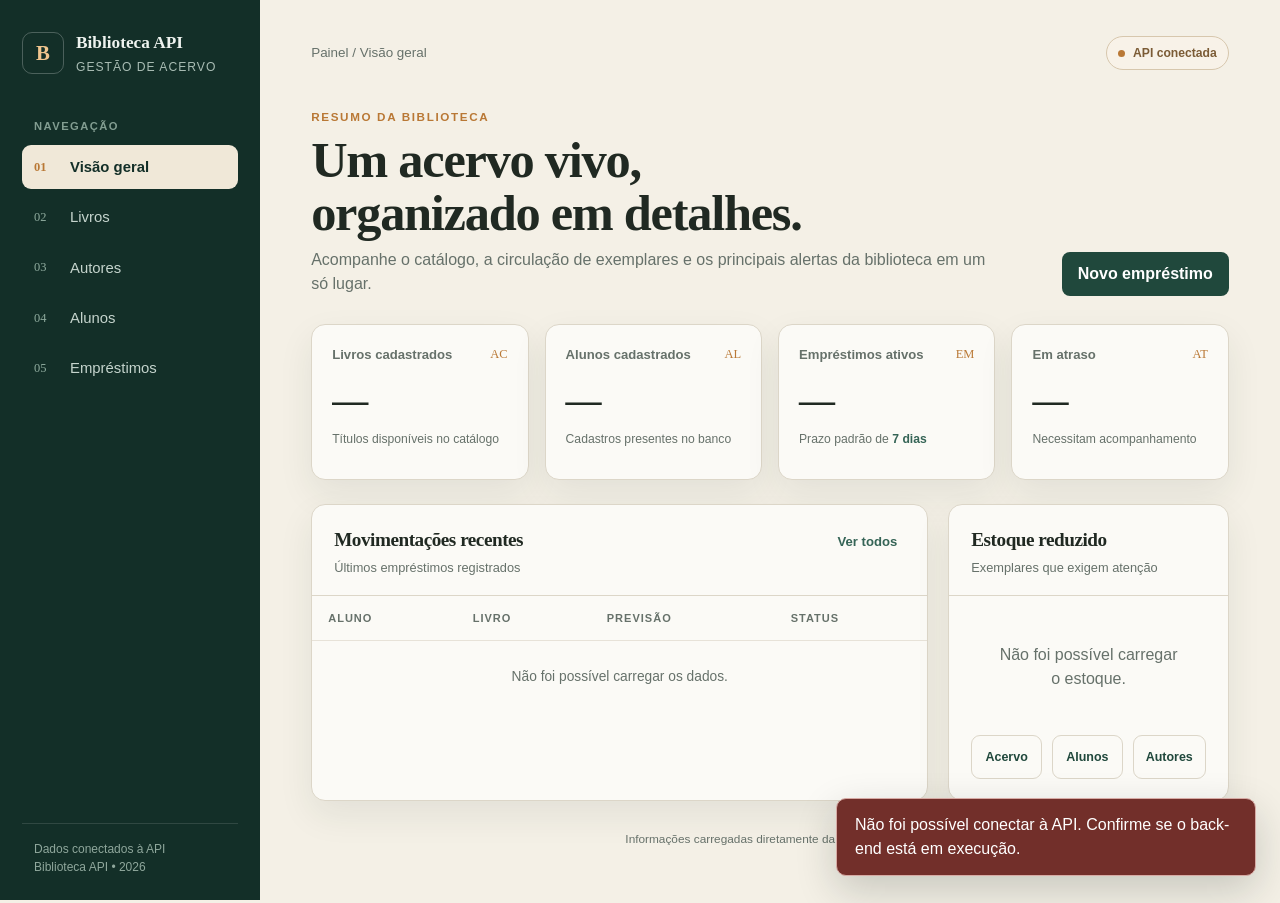
==== front_end/index.html @ f0e1c889 "feat: integrate front-end, add editing and registration validations" ====
<!DOCTYPE html>
<html lang="pt-BR">
<head>
    <meta charset="UTF-8">
    <meta name="viewport" content="width=device-width, initial-scale=1.0">
    <meta name="description" content="Painel de gestão da Biblioteca API">
    <title>Visão geral | Biblioteca API</title>
    <link rel="stylesheet" href="styles.css">
</head>
<body data-page="dashboard">
    <div class="app-shell">
        <aside class="sidebar">
            <a class="brand" href="index.html" aria-label="Biblioteca API - início">
                <span class="brand-mark" aria-hidden="true">B</span>
                <span><span class="brand-name">Biblioteca API</span><span class="brand-subtitle">Gestão de acervo</span></span>
            </a>
            <p class="nav-label">Navegação</p>
            <nav class="sidebar-nav" aria-label="Navegação principal">
                <a class="nav-link" href="index.html" aria-current="page"><span class="nav-index">01</span>Visão geral</a>
                <a class="nav-link" href="livros.html"><span class="nav-index">02</span>Livros</a>
                <a class="nav-link" href="autores.html"><span class="nav-index">03</span>Autores</a>
                <a class="nav-link" href="alunos.html"><span class="nav-index">04</span>Alunos</a>
                <a class="nav-link" href="emprestimos.html"><span class="nav-index">05</span>Empréstimos</a>
            </nav>
            <div class="sidebar-footer">Dados conectados à API<br>Biblioteca API • 2026</div>
        </aside>

        <main class="main-content">
            <div class="topline">
                <span class="breadcrumb">Painel / Visão geral</span>
                <span class="demo-label"><span class="demo-dot"></span>API conectada</span>
            </div>

            <header class="page-header">
                <div>
                    <p class="eyebrow">Resumo da biblioteca</p>
                    <h1 class="page-title">Um acervo vivo,<br>organizado em detalhes.</h1>
                    <p class="page-description">Acompanhe o catálogo, a circulação de exemplares e os principais alertas da biblioteca em um só lugar.</p>
                </div>
                <a class="primary-action" href="emprestimos.html">Novo empréstimo</a>
            </header>

            <section class="metric-grid" aria-label="Indicadores da biblioteca">
                <article class="metric-card">
                    <div class="metric-top"><span class="metric-label">Livros cadastrados</span><span class="metric-code">AC</span></div>
                    <strong id="metric-livros" class="metric-value">—</strong>
                    <span class="metric-note">Títulos disponíveis no catálogo</span>
                </article>
                <article class="metric-card">
                    <div class="metric-top"><span class="metric-label">Alunos cadastrados</span><span class="metric-code">AL</span></div>
                    <strong id="metric-alunos" class="metric-value">—</strong>
                    <span class="metric-note">Cadastros presentes no banco</span>
                </article>
                <article class="metric-card">
                    <div class="metric-top"><span class="metric-label">Empréstimos ativos</span><span class="metric-code">EM</span></div>
                    <strong id="metric-ativos" class="metric-value">—</strong>
                    <span class="metric-note">Prazo padrão de <strong>7 dias</strong></span>
                </article>
                <article class="metric-card">
                    <div class="metric-top"><span class="metric-label">Em atraso</span><span class="metric-code">AT</span></div>
                    <strong id="metric-atrasados" class="metric-value">—</strong>
                    <span class="metric-note">Necessitam acompanhamento</span>
                </article>
            </section>

            <section class="dashboard-grid">
                <article class="panel">
                    <div class="panel-header">
                        <div><h2 class="panel-title">Movimentações recentes</h2><p class="panel-subtitle">Últimos empréstimos registrados</p></div>
                        <a class="text-action" href="emprestimos.html">Ver todos</a>
                    </div>
                    <div class="table-wrap">
                        <table class="data-table">
                            <thead><tr><th>Aluno</th><th>Livro</th><th>Previsão</th><th>Status</th></tr></thead>
                            <tbody id="recent-loans-body"><tr><td colspan="4" class="table-message">Carregando dados...</td></tr></tbody>
                        </table>
                    </div>
                </article>

                <aside class="panel">
                    <div class="panel-header"><div><h2 class="panel-title">Estoque reduzido</h2><p class="panel-subtitle">Exemplares que exigem atenção</p></div></div>
                    <div class="panel-body">
                        <ul id="low-stock-list" class="stock-list"><li class="table-message">Carregando estoque...</li></ul>
                        <div class="quick-links">
                            <a class="quick-link" href="livros.html">Acervo</a>
                            <a class="quick-link" href="alunos.html">Alunos</a>
                            <a class="quick-link" href="autores.html">Autores</a>
                        </div>
                    </div>
                </aside>
            </section>

            <footer class="page-footer">Informações carregadas diretamente da Biblioteca API.</footer>
        </main>
    </div>
    <script src="app.js" defer></script>
</body>
</html>
---- front_end/styles.css ----
:root {
    --paper: #f4f0e6;
    --paper-light: #fbfaf6;
    --ink: #202922;
    --muted: #66716a;
    --line: #dcd6c8;
    --green-950: #132f28;
    --green-800: #20483c;
    --green-650: #356456;
    --green-100: #dfe9e2;
    --amber: #b97835;
    --amber-soft: #f3e3cf;
    --red: #a94b42;
    --red-soft: #f4dfdc;
    --blue: #496a7a;
    --blue-soft: #dfe9ed;
    --white: #ffffff;
    --shadow: 0 14px 35px rgba(31, 47, 39, 0.08);
    --radius: 14px;
}

* {
    box-sizing: border-box;
}

html {
    scroll-behavior: smooth;
}

body {
    margin: 0;
    max-width: 100%;
    overflow-x: hidden;
    background: var(--paper);
    color: var(--ink);
    font-family: "Segoe UI", Arial, sans-serif;
    line-height: 1.5;
}

button,
input,
select {
    font: inherit;
}

button,
a {
    -webkit-tap-highlight-color: transparent;
}

a {
    color: inherit;
    text-decoration: none;
}

h1,
h2,
h3,
p {
    margin-top: 0;
}

h1,
h2,
h3 {
    font-family: Georgia, "Times New Roman", serif;
    font-weight: 600;
    letter-spacing: -0.025em;
}

.app-shell {
    display: grid;
    grid-template-columns: 260px minmax(0, 1fr);
    width: 100%;
    min-width: 0;
    min-height: 100vh;
}

.sidebar {
    position: sticky;
    top: 0;
    display: flex;
    flex-direction: column;
    height: 100vh;
    padding: 30px 22px 24px;
    background: var(--green-950);
    color: #eef3ef;
    min-width: 0;
}

.brand {
    display: flex;
    align-items: center;
    gap: 12px;
    margin-bottom: 42px;
}

.brand-mark {
    display: grid;
    width: 42px;
    height: 42px;
    place-items: center;
    border: 1px solid rgba(255, 255, 255, 0.24);
    border-radius: 10px;
    color: #f0c58e;
    font-family: Georgia, "Times New Roman", serif;
    font-size: 1.3rem;
    font-weight: 700;
}

.brand-name {
    display: block;
    font-family: Georgia, "Times New Roman", serif;
    font-size: 1.08rem;
    font-weight: 600;
}

.brand-subtitle {
    display: block;
    margin-top: 2px;
    color: #a9bdb4;
    font-size: 0.76rem;
    letter-spacing: 0.08em;
    text-transform: uppercase;
}

.nav-label {
    margin: 0 12px 10px;
    color: #829d91;
    font-size: 0.7rem;
    font-weight: 700;
    letter-spacing: 0.13em;
    text-transform: uppercase;
}

.sidebar-nav {
    display: grid;
    gap: 6px;
}

.nav-link {
    display: flex;
    align-items: center;
    gap: 12px;
    padding: 11px 12px;
    border-radius: 9px;
    color: #c5d4cd;
    font-size: 0.93rem;
    transition: background-color 160ms ease, color 160ms ease;
}

.nav-link:hover,
.nav-link:focus-visible {
    background: rgba(255, 255, 255, 0.08);
    color: var(--white);
    outline: none;
}

.nav-link[aria-current="page"] {
    background: #f0e8d8;
    color: var(--green-950);
    font-weight: 700;
}

.nav-index {
    min-width: 24px;
    color: #8eaa9d;
    font-family: Georgia, "Times New Roman", serif;
    font-size: 0.78rem;
}

.nav-link[aria-current="page"] .nav-index {
    color: var(--amber);
}

.sidebar-footer {
    margin-top: auto;
    padding: 16px 12px 0;
    border-top: 1px solid rgba(255, 255, 255, 0.12);
    color: #8fa79c;
    font-size: 0.75rem;
}

.main-content {
    min-width: 0;
    width: 100%;
    max-width: 100%;
    overflow: hidden;
    padding: 36px clamp(24px, 4vw, 58px) 54px;
}

.topline {
    display: flex;
    align-items: center;
    justify-content: space-between;
    gap: 20px;
    margin-bottom: 38px;
}

.breadcrumb {
    color: var(--muted);
    font-size: 0.84rem;
}

.demo-label {
    display: inline-flex;
    align-items: center;
    gap: 8px;
    padding: 7px 11px;
    border: 1px solid #d7c7ad;
    border-radius: 999px;
    background: #f8f2e8;
    color: #7b5b35;
    font-size: 0.76rem;
    font-weight: 700;
}

.demo-dot {
    width: 7px;
    height: 7px;
    border-radius: 50%;
    background: var(--amber);
}

.page-header {
    display: flex;
    align-items: flex-end;
    justify-content: space-between;
    gap: 24px;
    margin-bottom: 28px;
    max-width: 100%;
}

.page-header > div {
    min-width: 0;
    max-width: 100%;
}

.eyebrow {
    margin-bottom: 8px;
    color: var(--amber);
    font-size: 0.73rem;
    font-weight: 800;
    letter-spacing: 0.14em;
    text-transform: uppercase;
}

.page-title {
    margin-bottom: 8px;
    font-size: clamp(2rem, 4vw, 3.15rem);
    line-height: 1.05;
}

.page-description {
    max-width: 680px;
    margin-bottom: 0;
    color: var(--muted);
}

.primary-action,
.secondary-action,
.danger-action,
.text-action {
    display: inline-flex;
    align-items: center;
    justify-content: center;
    min-height: 42px;
    padding: 9px 15px;
    border: 1px solid transparent;
    border-radius: 8px;
    cursor: pointer;
    font-weight: 700;
    transition: background-color 160ms ease, border-color 160ms ease, transform 160ms ease;
}

.primary-action {
    background: var(--green-800);
    color: var(--white);
}

.primary-action:hover,
.primary-action:focus-visible {
    background: var(--green-650);
}

button:disabled,
select:disabled,
input:disabled {
    cursor: not-allowed;
    opacity: 0.62;
}

.secondary-action {
    border-color: var(--line);
    background: transparent;
    color: var(--green-800);
}

.secondary-action:hover,
.secondary-action:focus-visible {
    border-color: var(--green-650);
    background: var(--green-100);
}

.danger-action {
    border-color: #d7aaa4;
    background: transparent;
    color: var(--red);
}

.danger-action:hover,
.danger-action:focus-visible {
    background: var(--red-soft);
}

.text-action {
    min-height: auto;
    padding: 5px 7px;
    background: transparent;
    color: var(--green-650);
    font-size: 0.82rem;
}

.text-action:hover,
.text-action:focus-visible {
    background: var(--green-100);
}

.danger-text { color: var(--red); }
.danger-text:hover, .danger-text:focus-visible { background: var(--red-soft); }

.primary-action:focus-visible,
.secondary-action:focus-visible,
.danger-action:focus-visible,
.text-action:focus-visible,
input:focus-visible,
select:focus-visible {
    outline: 3px solid rgba(185, 120, 53, 0.26);
    outline-offset: 2px;
}

.metric-grid {
    display: grid;
    grid-template-columns: repeat(4, minmax(0, 1fr));
    gap: 16px;
    margin-bottom: 24px;
    max-width: 100%;
}

.metric-card,
.panel,
.form-panel {
    border: 1px solid var(--line);
    background: var(--paper-light);
    box-shadow: var(--shadow);
}

.metric-card {
    min-height: 156px;
    padding: 20px;
    border-radius: var(--radius);
}

.metric-top {
    display: flex;
    justify-content: space-between;
    gap: 14px;
}

.metric-label {
    color: var(--muted);
    font-size: 0.82rem;
    font-weight: 700;
}

.metric-code {
    color: var(--amber);
    font-family: Georgia, "Times New Roman", serif;
    font-size: 0.78rem;
}

.metric-value {
    display: block;
    margin: 18px 0 8px;
    font-family: Georgia, "Times New Roman", serif;
    font-size: 2.25rem;
    font-weight: 600;
    line-height: 1;
}

.metric-note {
    color: var(--muted);
    font-size: 0.76rem;
}

.metric-note strong {
    color: var(--green-650);
}

.dashboard-grid {
    display: grid;
    grid-template-columns: minmax(0, 1.65fr) minmax(280px, 0.75fr);
    gap: 20px;
    max-width: 100%;
}

.panel,
.form-panel {
    border-radius: var(--radius);
    min-width: 0;
}

.panel-header {
    display: flex;
    align-items: flex-start;
    justify-content: space-between;
    gap: 18px;
    padding: 21px 22px 17px;
    border-bottom: 1px solid var(--line);
}

.panel-title {
    margin-bottom: 4px;
    font-size: 1.2rem;
}

.panel-subtitle {
    margin-bottom: 0;
    color: var(--muted);
    font-size: 0.8rem;
}

.panel-body {
    padding: 21px 22px;
}

.table-wrap {
    overflow-x: auto;
}

.data-table {
    width: 100%;
    border-collapse: collapse;
    white-space: nowrap;
}

.data-table th,
.data-table td {
    padding: 14px 16px;
    border-bottom: 1px solid #e7e2d8;
    text-align: left;
    vertical-align: middle;
}

.data-table th {
    color: var(--muted);
    font-size: 0.69rem;
    font-weight: 800;
    letter-spacing: 0.09em;
    text-transform: uppercase;
}

.data-table td {
    font-size: 0.86rem;
}

.data-table tbody tr:last-child td {
    border-bottom: 0;
}

.data-table tbody tr:hover {
    background: #f7f4ec;
}

.cell-title {
    display: block;
    color: var(--ink);
    font-weight: 700;
}

.cell-detail {
    display: block;
    margin-top: 2px;
    color: var(--muted);
    font-size: 0.74rem;
}

.status {
    display: inline-flex;
    align-items: center;
    gap: 6px;
    padding: 5px 9px;
    border-radius: 999px;
    font-size: 0.72rem;
    font-weight: 800;
}

.status::before {
    width: 6px;
    height: 6px;
    border-radius: 50%;
    background: currentColor;
    content: "";
}

.status-active {
    background: var(--green-100);
    color: var(--green-650);
}

.status-returned {
    background: var(--blue-soft);
    color: var(--blue);
}

.status-overdue,
.status-low {
    background: var(--red-soft);
    color: var(--red);
}

.stock-list {
    display: grid;
    gap: 12px;
    margin: 0;
    padding: 0;
    list-style: none;
}

.stock-item {
    display: flex;
    align-items: center;
    justify-content: space-between;
    gap: 14px;
    padding: 13px 0;
    border-bottom: 1px solid #e7e2d8;
}

.stock-item:last-child {
    border-bottom: 0;
}

.stock-count {
    min-width: 34px;
    color: var(--red);
    font-family: Georgia, "Times New Roman", serif;
    font-size: 1.25rem;
    font-weight: 700;
    text-align: right;
}

.quick-links {
    display: grid;
    grid-template-columns: repeat(3, 1fr);
    gap: 10px;
    margin-top: 18px;
}

.quick-link {
    padding: 12px;
    border: 1px solid var(--line);
    border-radius: 9px;
    color: var(--green-800);
    font-size: 0.78rem;
    font-weight: 700;
    text-align: center;
}

.quick-link:hover,
.quick-link:focus-visible {
    border-color: var(--green-650);
    background: var(--green-100);
    outline: none;
}

.filter-bar {
    display: grid;
    grid-template-columns: minmax(220px, 1fr) minmax(180px, 0.65fr) auto;
    gap: 12px;
    margin-bottom: 20px;
    padding: 16px;
    border: 1px solid var(--line);
    border-radius: 12px;
    background: rgba(255, 255, 255, 0.42);
}

.filter-actions { display: flex; align-items: flex-end; gap: 6px; }

.content-grid {
    display: grid;
    grid-template-columns: minmax(0, 1fr) minmax(290px, 350px);
    align-items: start;
    gap: 20px;
    max-width: 100%;
}

.form-panel {
    position: sticky;
    top: 24px;
    padding: 23px;
}

.form-title {
    margin-bottom: 6px;
    font-size: 1.35rem;
}

.form-description {
    margin-bottom: 22px;
    color: var(--muted);
    font-size: 0.82rem;
}

.form-stack {
    display: grid;
    gap: 15px;
}

.form-row {
    display: grid;
    grid-template-columns: 1fr 1fr;
    gap: 12px;
}

.field {
    display: grid;
    gap: 6px;
}

.field label {
    color: #3e4b44;
    font-size: 0.77rem;
    font-weight: 800;
}

.field input,
.field select {
    width: 100%;
    min-height: 43px;
    padding: 9px 11px;
    border: 1px solid #ccc5b7;
    border-radius: 8px;
    background: var(--white);
    color: var(--ink);
}

.field input::placeholder {
    color: #99a19b;
}

.field-hint {
    color: var(--muted);
    font-size: 0.7rem;
}

.form-actions {
    display: grid;
    gap: 9px;
    margin-top: 5px;
}

.actions-cell {
    display: flex;
    align-items: center;
    gap: 4px;
}

.table-message { padding: 26px !important; color: var(--muted); text-align: center !important; white-space: normal; }
.muted-text { color: var(--muted); font-size: 0.76rem; }

.toast {
    position: fixed; right: 24px; bottom: 24px; z-index: 1000;
    max-width: min(420px, calc(100vw - 32px)); padding: 14px 18px;
    border: 1px solid transparent; border-radius: 10px;
    box-shadow: 0 14px 40px rgba(20, 35, 28, 0.2);
    opacity: 0; pointer-events: none; transform: translateY(12px);
    transition: opacity 180ms ease, transform 180ms ease;
}
.toast-visible { opacity: 1; transform: translateY(0); }
.toast-success { border-color: #9db9a7; background: var(--green-950); color: var(--white); }
.toast-error { border-color: #d7aaa4; background: #722f2a; color: var(--white); }

.modal-backdrop {
    position: fixed; inset: 0; z-index: 1100; display: grid; place-items: center;
    padding: 20px; background: rgba(12, 28, 23, 0.62);
}
.modal-backdrop[hidden] { display: none; }
.modal {
    width: min(460px, 100%); padding: 28px; border: 1px solid var(--line);
    border-radius: var(--radius); background: var(--paper-light);
    box-shadow: 0 24px 70px rgba(10, 24, 19, 0.28);
}
.modal-title { margin-bottom: 10px; font-size: 1.55rem; }
.modal-message { margin-bottom: 24px; color: var(--muted); }
.modal-actions { display: flex; justify-content: flex-end; gap: 10px; }

.empty-note {
    padding: 12px 14px;
    border-left: 3px solid var(--amber);
    background: var(--amber-soft);
    color: #6f5537;
    font-size: 0.76rem;
}

.page-footer {
    margin-top: 30px;
    color: var(--muted);
    font-size: 0.74rem;
    text-align: center;
}

@media (max-width: 1120px) {
    .metric-grid {
        grid-template-columns: repeat(2, minmax(0, 1fr));
    }

    .dashboard-grid,
    .content-grid {
        grid-template-columns: 1fr;
    }

    .form-panel {
        position: static;
    }
}

@media (max-width: 780px) {
    .app-shell {
        grid-template-columns: minmax(0, 1fr);
    }

    .sidebar {
        position: static;
        height: auto;
        padding: 20px;
    }

    .brand {
        margin-bottom: 20px;
    }

    .nav-label,
    .sidebar-footer {
        display: none;
    }

    .sidebar-nav {
        display: flex;
        width: 100%;
        min-width: 0;
        overflow-x: auto;
        padding-bottom: 4px;
    }

    .nav-link {
        flex: 0 0 auto;
    }

    .main-content {
        width: 100vw;
        max-width: 100vw;
        padding: 26px 18px 42px;
    }

    .topline {
        margin-bottom: 27px;
    }

    .page-header {
        align-items: flex-start;
        flex-direction: column;
    }

    .filter-bar {
        grid-template-columns: 1fr;
    }

    .filter-actions { align-items: stretch; }
}

@media (max-width: 520px) {
    .metric-grid,
    .form-row,
    .quick-links {
        grid-template-columns: 1fr;
    }

    .topline {
        align-items: flex-start;
        flex-direction: column;
    }

    .metric-card {
        min-height: 136px;
    }

    .panel-header,
    .panel-body,
    .form-panel {
        padding: 18px;
    }

    .toast { right: 16px; bottom: 16px; }
}

@media (prefers-reduced-motion: reduce) {
    *,
    *::before,
    *::after {
        scroll-behavior: auto !important;
        transition-duration: 0.01ms !important;
    }
}
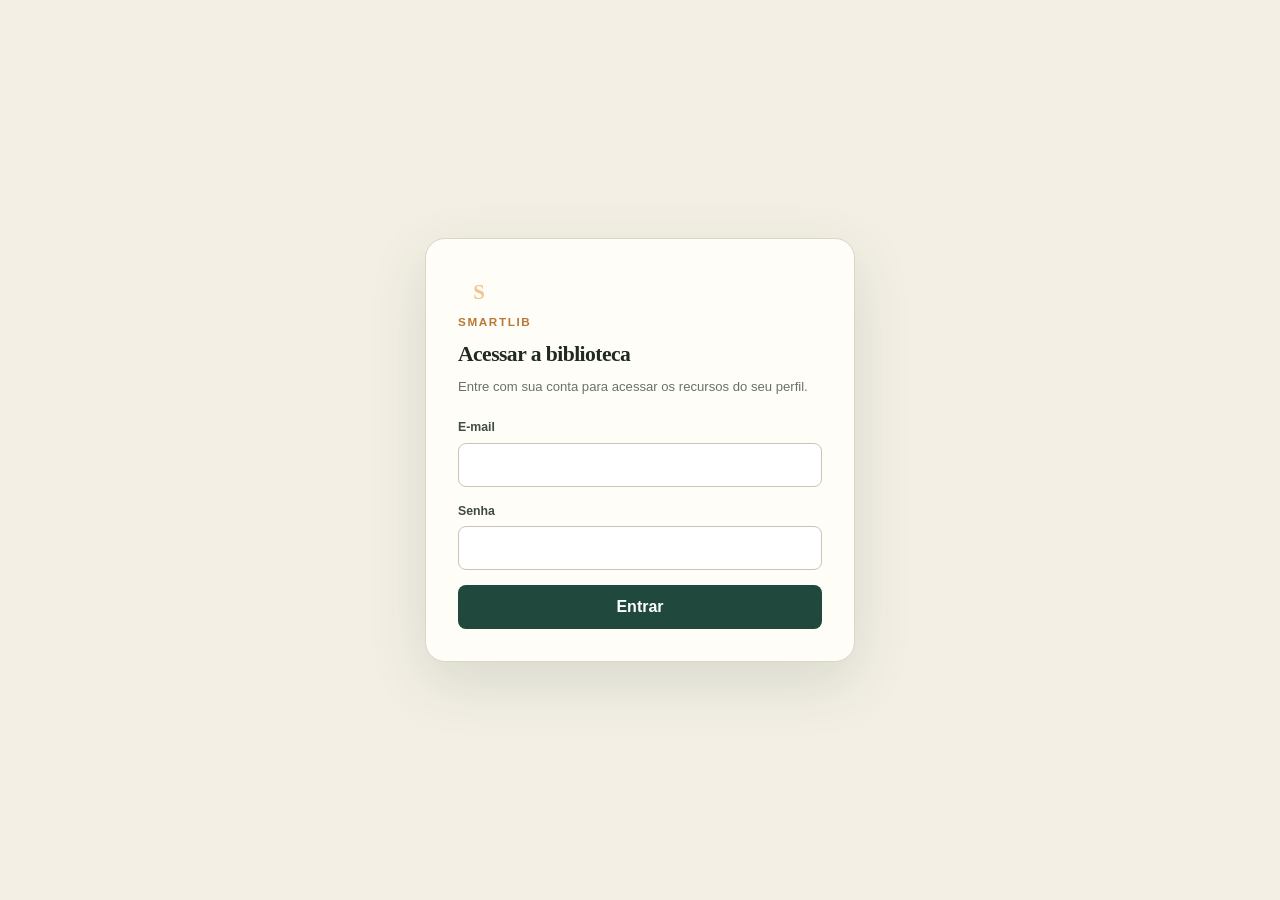
==== commit 5f539a83: "feat: evolve library into SmartLib platform" ====
--- a/front_end/index.html
+++ b/front_end/index.html
@@ -37,48 +37,75 @@
                     <h1 class="page-title">Um acervo vivo,<br>organizado em detalhes.</h1>
                     <p class="page-description">Acompanhe o catálogo, a circulação de exemplares e os principais alertas da biblioteca em um só lugar.</p>
                 </div>
-                <a class="primary-action" href="emprestimos.html">Novo empréstimo</a>
+                <a id="dashboard-primary-action" class="primary-action" href="emprestimos.html">Novo empréstimo</a>
             </header>
 
             <section class="metric-grid" aria-label="Indicadores da biblioteca">
                 <article class="metric-card">
-                    <div class="metric-top"><span class="metric-label">Livros cadastrados</span><span class="metric-code">AC</span></div>
+                    <div class="metric-top"><span class="metric-label">Livros cadastrados</span></div>
                     <strong id="metric-livros" class="metric-value">—</strong>
                     <span class="metric-note">Títulos disponíveis no catálogo</span>
                 </article>
-                <article class="metric-card">
-                    <div class="metric-top"><span class="metric-label">Alunos cadastrados</span><span class="metric-code">AL</span></div>
+                <article id="metric-secondary-card" class="metric-card">
+                    <div class="metric-top"><span id="metric-secondary-label" class="metric-label">Alunos cadastrados</span></div>
                     <strong id="metric-alunos" class="metric-value">—</strong>
-                    <span class="metric-note">Cadastros presentes no banco</span>
+                    <span id="metric-secondary-note" class="metric-note">Cadastros presentes no banco</span>
                 </article>
                 <article class="metric-card">
-                    <div class="metric-top"><span class="metric-label">Empréstimos ativos</span><span class="metric-code">EM</span></div>
+                    <div class="metric-top"><span class="metric-label">Empréstimos ativos</span></div>
                     <strong id="metric-ativos" class="metric-value">—</strong>
                     <span class="metric-note">Prazo padrão de <strong>7 dias</strong></span>
                 </article>
                 <article class="metric-card">
-                    <div class="metric-top"><span class="metric-label">Em atraso</span><span class="metric-code">AT</span></div>
+                    <div class="metric-top"><span class="metric-label">Em atraso</span></div>
                     <strong id="metric-atrasados" class="metric-value">—</strong>
                     <span class="metric-note">Necessitam acompanhamento</span>
+                </article>
+            </section>
+
+            <section id="admin-analytics" class="analytics-grid" aria-label="Indicadores analíticos" hidden>
+                <article class="panel analytics-panel">
+                    <div class="panel-header">
+                        <div><h2 class="panel-title">Livros mais emprestados</h2><p class="panel-subtitle">Quantidade de empréstimos por título</p></div>
+                    </div>
+                    <div id="chart-popular-books" class="chart-list panel-body"><p class="chart-empty">Carregando indicadores...</p></div>
+                </article>
+                <article class="panel analytics-panel">
+                    <div class="panel-header">
+                        <div><h2 class="panel-title">Distribuição por categoria</h2><p class="panel-subtitle">Composição atual do catálogo</p></div>
+                    </div>
+                    <div id="chart-categories" class="chart-list panel-body"><p class="chart-empty">Carregando indicadores...</p></div>
+                </article>
+                <article class="panel analytics-panel">
+                    <div class="panel-header">
+                        <div><h2 class="panel-title">Empréstimos por mês</h2><p class="panel-subtitle">Movimentação dos últimos seis meses</p></div>
+                    </div>
+                    <div id="chart-monthly-loans" class="chart-list panel-body"><p class="chart-empty">Carregando indicadores...</p></div>
+                </article>
+                <article class="panel analytics-panel">
+                    <div class="panel-header">
+                        <div><h2 class="panel-title">Situação dos prazos</h2><p class="panel-subtitle">Visão resumida de atrasos e devoluções</p></div>
+                    </div>
+                    <div id="chart-deadlines" class="chart-list panel-body"><p class="chart-empty">Carregando indicadores...</p></div>
                 </article>
             </section>
 
             <section class="dashboard-grid">
                 <article class="panel">
                     <div class="panel-header">
-                        <div><h2 class="panel-title">Movimentações recentes</h2><p class="panel-subtitle">Últimos empréstimos registrados</p></div>
+                        <div><h2 id="recent-panel-title" class="panel-title">Movimentações recentes</h2><p id="recent-panel-subtitle" class="panel-subtitle">Últimos empréstimos registrados</p></div>
                         <a class="text-action" href="emprestimos.html">Ver todos</a>
                     </div>
                     <div class="table-wrap">
                         <table class="data-table">
-                            <thead><tr><th>Aluno</th><th>Livro</th><th>Previsão</th><th>Status</th></tr></thead>
+                            <thead><tr><th id="recent-student-column">Aluno</th><th>Livro</th><th>Previsão</th><th>Status</th></tr></thead>
                             <tbody id="recent-loans-body"><tr><td colspan="4" class="table-message">Carregando dados...</td></tr></tbody>
                         </table>
                     </div>
                 </article>
 
                 <aside class="panel">
-                    <div class="panel-header"><div><h2 class="panel-title">Estoque reduzido</h2><p class="panel-subtitle">Exemplares que exigem atenção</p></div></div>
+                    <div class="panel-header"><div><h2 id="catalog-panel-title" class="panel-title">Estoque reduzido</h2><p id="catalog-panel-subtitle" class="panel-subtitle">Exemplares que exigem atenção</p></div></div>
                     <div class="panel-body">
                         <ul id="low-stock-list" class="stock-list"><li class="table-message">Carregando estoque...</li></ul>
                         <div class="quick-links">
--- a/front_end/styles.css
+++ b/front_end/styles.css
@@ -23,6 +23,10 @@
     box-sizing: border-box;
 }
 
+[hidden] {
+    display: none !important;
+}
+
 html {
     scroll-behavior: smooth;
 }
@@ -220,6 +224,48 @@
     height: 7px;
     border-radius: 50%;
     background: var(--amber);
+}
+
+.topline-actions {
+    display: flex;
+    align-items: center;
+    gap: 10px;
+    margin-left: auto;
+}
+
+.notification-bell {
+    display: grid;
+    width: 38px;
+    height: 38px;
+    place-items: center;
+    border: 1px solid #d7c7ad;
+    border-radius: 50%;
+    background: #fffdf8;
+    color: var(--green-950);
+    transition: background-color 160ms ease, color 160ms ease, border-color 160ms ease;
+}
+
+.notification-bell svg {
+    width: 19px;
+    height: 19px;
+    fill: none;
+    stroke: currentColor;
+    stroke-width: 1.8;
+    stroke-linecap: round;
+    stroke-linejoin: round;
+}
+
+.notification-bell:hover,
+.notification-bell:focus-visible,
+.notification-bell[aria-current="page"] {
+    border-color: var(--amber);
+    background: var(--green-950);
+    color: var(--white);
+    outline: none;
+}
+
+.content-grid.single-column {
+    grid-template-columns: 1fr;
 }
 
 .page-header {
@@ -373,12 +419,6 @@
     font-weight: 700;
 }
 
-.metric-code {
-    color: var(--amber);
-    font-family: Georgia, "Times New Roman", serif;
-    font-size: 0.78rem;
-}
-
 .metric-value {
     display: block;
     margin: 18px 0 8px;
@@ -402,6 +442,102 @@
     grid-template-columns: minmax(0, 1.65fr) minmax(280px, 0.75fr);
     gap: 20px;
     max-width: 100%;
+}
+
+.analytics-grid {
+    display: grid;
+    grid-template-columns: repeat(2, minmax(0, 1fr));
+    gap: 20px;
+}
+
+.reports-grid {
+    display: grid;
+    grid-template-columns: repeat(2, minmax(0, 1fr));
+    gap: 20px;
+}
+
+.report-history-section {
+    display: grid;
+    gap: 20px;
+    margin-top: 20px;
+}
+
+.report-filter {
+    grid-template-columns: minmax(180px, 0.5fr) minmax(180px, 0.5fr) auto;
+    margin-bottom: 0;
+}
+
+.analytics-panel {
+    min-height: 310px;
+}
+
+.chart-list {
+    display: grid;
+    align-content: start;
+    gap: 17px;
+}
+
+.column-chart {
+    display: flex;
+    align-items: flex-end;
+    gap: 14px;
+    min-height: 225px;
+    overflow-x: auto;
+    padding-top: 16px;
+}
+
+.chart-column {
+    display: grid;
+    flex: 1 0 64px;
+    grid-template-rows: 20px 145px 34px;
+    gap: 6px;
+    min-width: 0;
+    text-align: center;
+}
+
+.chart-value {
+    color: var(--ink);
+    font-size: 0.82rem;
+}
+
+.chart-column-track {
+    display: flex;
+    width: min(38px, 72%);
+    height: 145px;
+    align-items: flex-end;
+    justify-self: center;
+    overflow: hidden;
+    border-radius: 8px 8px 3px 3px;
+    background: #ebe5d9;
+}
+
+.chart-bar {
+    display: block;
+    width: 100%;
+    border-radius: 6px 6px 2px 2px;
+    background: var(--green-650);
+}
+
+.chart-bar-danger {
+    background: var(--red);
+}
+
+.chart-label {
+    display: -webkit-box;
+    overflow: hidden;
+    color: var(--muted);
+    font-size: 0.68rem;
+    line-height: 1.25;
+    -webkit-box-orient: vertical;
+    -webkit-line-clamp: 2;
+}
+
+.chart-empty {
+    align-self: center;
+    margin: auto;
+    color: var(--muted);
+    font-size: 0.82rem;
+    text-align: center;
 }
 
 .panel,
@@ -540,13 +676,40 @@
     border-bottom: 0;
 }
 
+.stock-copy {
+    min-width: 0;
+    flex: 1;
+}
+
+.book-preview {
+    display: -webkit-box;
+    margin-top: 5px;
+    overflow: hidden;
+    color: var(--muted);
+    font-size: 0.72rem;
+    line-height: 1.4;
+    -webkit-box-orient: vertical;
+    -webkit-line-clamp: 2;
+}
+
+.catalog-book-preview {
+    max-width: 420px;
+}
+
 .stock-count {
     min-width: 34px;
+    flex-shrink: 0;
     color: var(--red);
     font-family: Georgia, "Times New Roman", serif;
     font-size: 1.25rem;
     font-weight: 700;
     text-align: right;
+}
+
+.availability-label {
+    font-family: inherit;
+    font-size: 0.78rem;
+    font-weight: 700;
 }
 
 .quick-links {
@@ -668,6 +831,16 @@
 .table-message { padding: 26px !important; color: var(--muted); text-align: center !important; white-space: normal; }
 .muted-text { color: var(--muted); font-size: 0.76rem; }
 
+.queue-position {
+    display: inline-block;
+    color: var(--amber);
+    font-size: 0.78rem;
+    font-weight: 800;
+    white-space: nowrap;
+}
+
+.queue-ready { color: var(--green-650); }
+
 .toast {
     position: fixed; right: 24px; bottom: 24px; z-index: 1000;
     max-width: min(420px, calc(100vw - 32px)); padding: 14px 18px;
@@ -715,6 +888,8 @@
     }
 
     .dashboard-grid,
+    .reports-grid,
+    .analytics-grid,
     .content-grid {
         grid-template-columns: 1fr;
     }
@@ -790,6 +965,12 @@
         flex-direction: column;
     }
 
+    .topline-actions {
+        width: 100%;
+        margin-left: 0;
+        justify-content: space-between;
+    }
+
     .metric-card {
         min-height: 136px;
     }
@@ -811,3 +992,8 @@
         transition-duration: 0.01ms !important;
     }
 }
+textarea { resize: vertical; font: inherit; }
+.pagination { display: flex; align-items: center; justify-content: center; gap: 1rem; padding: 1rem; }
+.login-page { min-height: 100vh; display: grid; place-items: center; padding: 1.5rem; background: #f3efe4; }
+.login-card { width: min(430px, 100%); background: #fffdf8; border: 1px solid #ded5c3; border-radius: 20px; padding: 2rem; box-shadow: 0 20px 60px rgba(27, 55, 45, .12); }
+.notification-item { padding: 1rem 0; border-bottom: 1px solid #e5ddce; }
